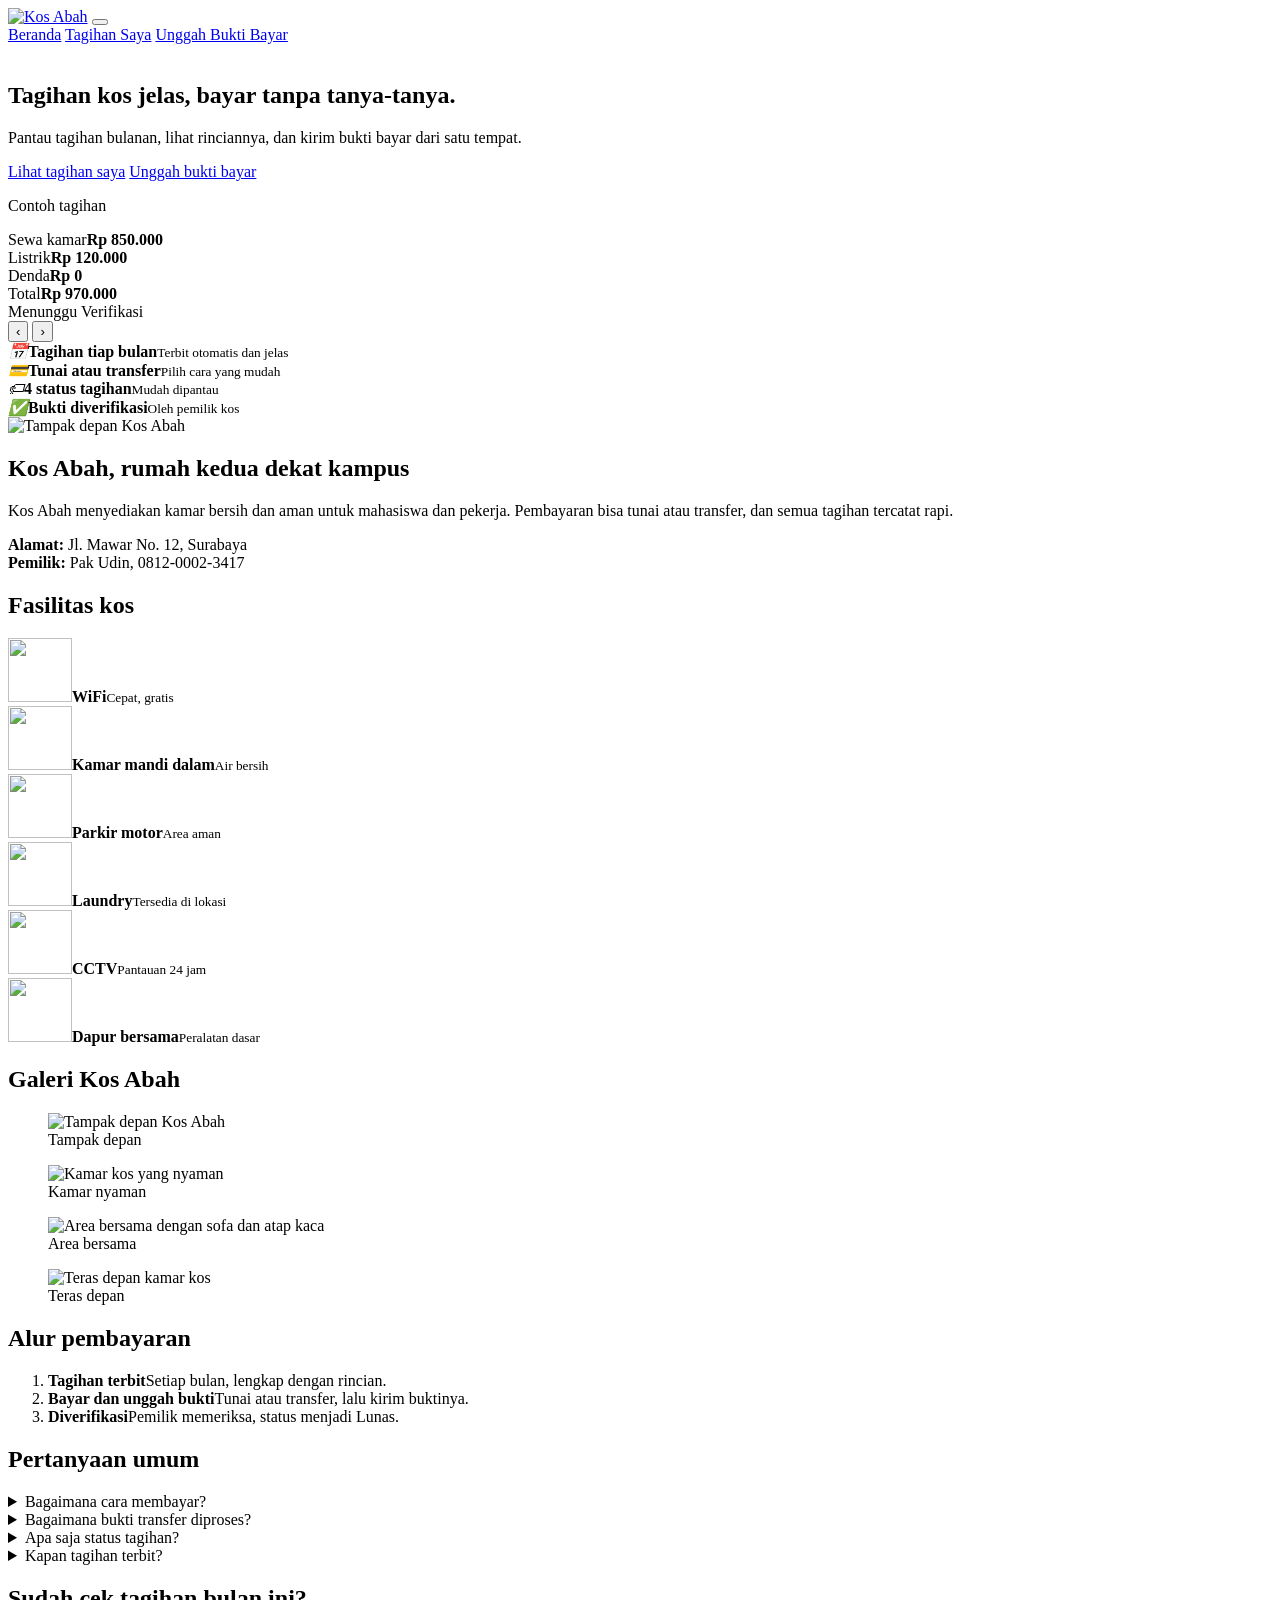
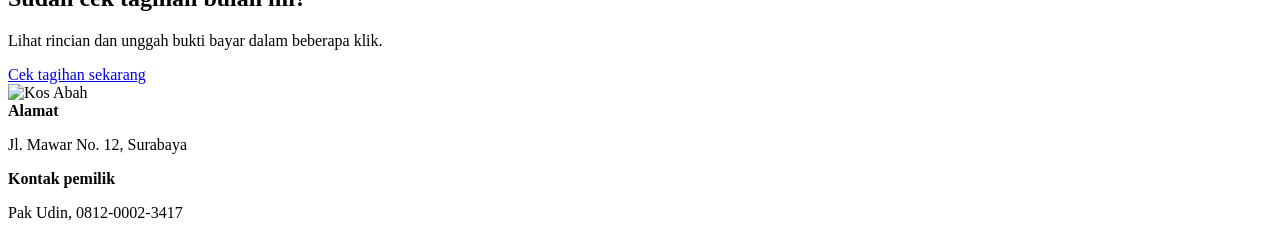
==== index.html @ f91796a3 "Add files via upload" ====
<!DOCTYPE html>
<html lang="id">
<head>
<meta charset="UTF-8">
<meta name="viewport" content="width=device-width, initial-scale=1">
<title>Kos Abah - Tagihan</title>
<link rel="preconnect" href="https://fonts.googleapis.com">
<link rel="preconnect" href="https://fonts.gstatic.com" crossorigin>
<link href="https://fonts.googleapis.com/css2?family=Fraunces:opsz,wght@9..144,600;9..144,800&family=Plus+Jakarta+Sans:wght@400;500;700&display=swap" rel="stylesheet">
<link rel="stylesheet" href="css/style.css">
</head>
<body>
<header class="navbar">
  <a href="index.html" data-home class="brand"><img src="img/logo.svg" alt="Kos Abah"></a>
  <button class="menu-btn" aria-label="Buka menu" aria-expanded="false"><span></span><span></span><span></span></button>
  <nav class="nav">
    <a href="index.html" data-home class="active">Beranda</a>
    <a href="halaman/tagihan.html" data-load="halaman/tagihan.html" data-init="initTagihan">Tagihan Saya</a>
    <a href="halaman/bayar.html" data-load="halaman/bayar.html" data-init="initBayar" class="cta">Unggah Bukti Bayar</a>
  </nav>
</header>

<main id="konten">
  <section class="hero">
    <div class="slides" aria-hidden="true">
      <img class="slide active" src="img/tampak-depan.jpg" alt="">
      <img class="slide" src="img/kamar.jpg" alt="">
      <img class="slide" src="img/area-bersama.jpg" alt="">
    </div>
    <div class="hero-inner">
      <div class="hero-text">
        <h1>Tagihan kos jelas, bayar tanpa tanya-tanya.</h1>
        <p>Pantau tagihan bulanan, lihat rinciannya, dan kirim bukti bayar dari satu tempat.</p>
        <div class="hero-actions">
          <a href="halaman/tagihan.html" class="btn" data-load="halaman/tagihan.html" data-init="initTagihan">Lihat tagihan saya</a>
          <a href="halaman/bayar.html" class="btn ghost" data-load="halaman/bayar.html" data-init="initBayar">Unggah bukti bayar</a>
        </div>
      </div>
      <aside class="struk" aria-label="Contoh tagihan">
        <p class="struk-top">Contoh tagihan</p>
        <div class="struk-row"><span>Sewa kamar</span><b>Rp 850.000</b></div>
        <div class="struk-row"><span>Listrik</span><b>Rp 120.000</b></div>
        <div class="struk-row"><span>Denda</span><b>Rp 0</b></div>
        <div class="struk-total"><span>Total</span><b>Rp 970.000</b></div>
        <span class="badge b-menunggu">Menunggu Verifikasi</span>
      </aside>
    </div>
    <button class="arrow prev" aria-label="Foto sebelumnya">&#8249;</button>
    <button class="arrow next" aria-label="Foto berikutnya">&#8250;</button>
  </section>

  <section class="fitur" aria-label="Keunggulan">
    <div><i>&#128197;</i><b>Tagihan tiap bulan</b><small>Terbit otomatis dan jelas</small></div>
    <div><i>&#128179;</i><b>Tunai atau transfer</b><small>Pilih cara yang mudah</small></div>
    <div><i>&#127991;</i><b>4 status tagihan</b><small>Mudah dipantau</small></div>
    <div><i>&#9989;</i><b>Bukti diverifikasi</b><small>Oleh pemilik kos</small></div>
  </section>

  <section class="section profil">
    <div class="profil-box">
      <img class="profil-ico" src="img/tampak-depan.jpg" alt="Tampak depan Kos Abah" width="96" height="96">
      <h2>Kos Abah, rumah kedua dekat kampus</h2>
      <p>Kos Abah menyediakan kamar bersih dan aman untuk mahasiswa dan pekerja. Pembayaran bisa tunai atau transfer, dan semua tagihan tercatat rapi.</p>
      <p><strong>Alamat:</strong> Jl. Mawar No. 12, Surabaya<br><strong>Pemilik:</strong> Pak Udin, 0812-0002-3417</p>
    </div>
  </section>

  <section class="section">
    <h2>Fasilitas kos</h2>
    <div class="fasilitas">
      <div><i><img src="img/ico-wifi.svg" alt="" width="64" height="64"></i><b>WiFi</b><small>Cepat, gratis</small></div>
      <div><i><img src="img/ico-kamar-mandi.svg" alt="" width="64" height="64"></i><b>Kamar mandi dalam</b><small>Air bersih</small></div>
      <div><i><img src="img/ico-parkir-motor.svg" alt="" width="64" height="64"></i><b>Parkir motor</b><small>Area aman</small></div>
      <div><i><img src="img/ico-laundry.svg" alt="" width="64" height="64"></i><b>Laundry</b><small>Tersedia di lokasi</small></div>
      <div><i><img src="img/ico-cctv.svg" alt="" width="64" height="64"></i><b>CCTV</b><small>Pantauan 24 jam</small></div>
      <div><i><img src="img/ico-dapur.svg" alt="" width="64" height="64"></i><b>Dapur bersama</b><small>Peralatan dasar</small></div>
    </div>
  </section>

  <section class="section">
    <h2>Galeri Kos Abah</h2>
    <div class="galeri">
      <figure><img src="img/tampak-depan.jpg" alt="Tampak depan Kos Abah" loading="lazy"><figcaption>Tampak depan</figcaption></figure>
      <figure><img src="img/kamar.jpg" alt="Kamar kos yang nyaman" loading="lazy"><figcaption>Kamar nyaman</figcaption></figure>
      <figure><img src="img/area-bersama.jpg" alt="Area bersama dengan sofa dan atap kaca" loading="lazy"><figcaption>Area bersama</figcaption></figure>
      <figure><img src="img/teras-depan.jpg" alt="Teras depan kamar kos" loading="lazy"><figcaption>Teras depan</figcaption></figure>
    </div>
  </section>

  <section class="section bg-alt">
    <h2>Alur pembayaran</h2>
    <ol class="alur">
      <li><b>Tagihan terbit</b><span>Setiap bulan, lengkap dengan rincian.</span></li>
      <li><b>Bayar dan unggah bukti</b><span>Tunai atau transfer, lalu kirim buktinya.</span></li>
      <li><b>Diverifikasi</b><span>Pemilik memeriksa, status menjadi Lunas.</span></li>
    </ol>
  </section>

  <section class="section faq">
    <h2>Pertanyaan umum</h2>
    <details><summary>Bagaimana cara membayar?</summary><p>Pembayaran bisa dilakukan secara tunai atau transfer.</p></details>
    <details><summary>Bagaimana bukti transfer diproses?</summary><p>Bukti diunggah oleh penghuni, lalu diverifikasi oleh pemilik kos.</p></details>
    <details><summary>Apa saja status tagihan?</summary><p>Ada empat status: Belum Bayar, Menunggu Verifikasi, Lunas, dan Terlambat.</p></details>
    <details><summary>Kapan tagihan terbit?</summary><p>Tagihan terbit setiap bulan.</p></details>
  </section>
  <div class="cta-band">
    <div><h2>Sudah cek tagihan bulan ini?</h2><p>Lihat rincian dan unggah bukti bayar dalam beberapa klik.</p></div>
    <a href="halaman/tagihan.html" class="btn" data-load="halaman/tagihan.html" data-init="initTagihan">Cek tagihan sekarang</a>
  </div>
</main>

<footer>
  <div><img src="img/logo.svg" alt="Kos Abah"></div>
  <div><b>Alamat</b><p>Jl. Mawar No. 12, Surabaya</p></div>
  <div><b>Kontak pemilik</b><p>Pak Udin, 0812-0002-3417</p></div>
</footer>

<script src="https://code.jquery.com/jquery-3.7.1.min.js"></script>
<script src="js/main.js"></script>
<script src="js/tagihan.js"></script>
<script src="js/bayar.js"></script>
</body>
</html>
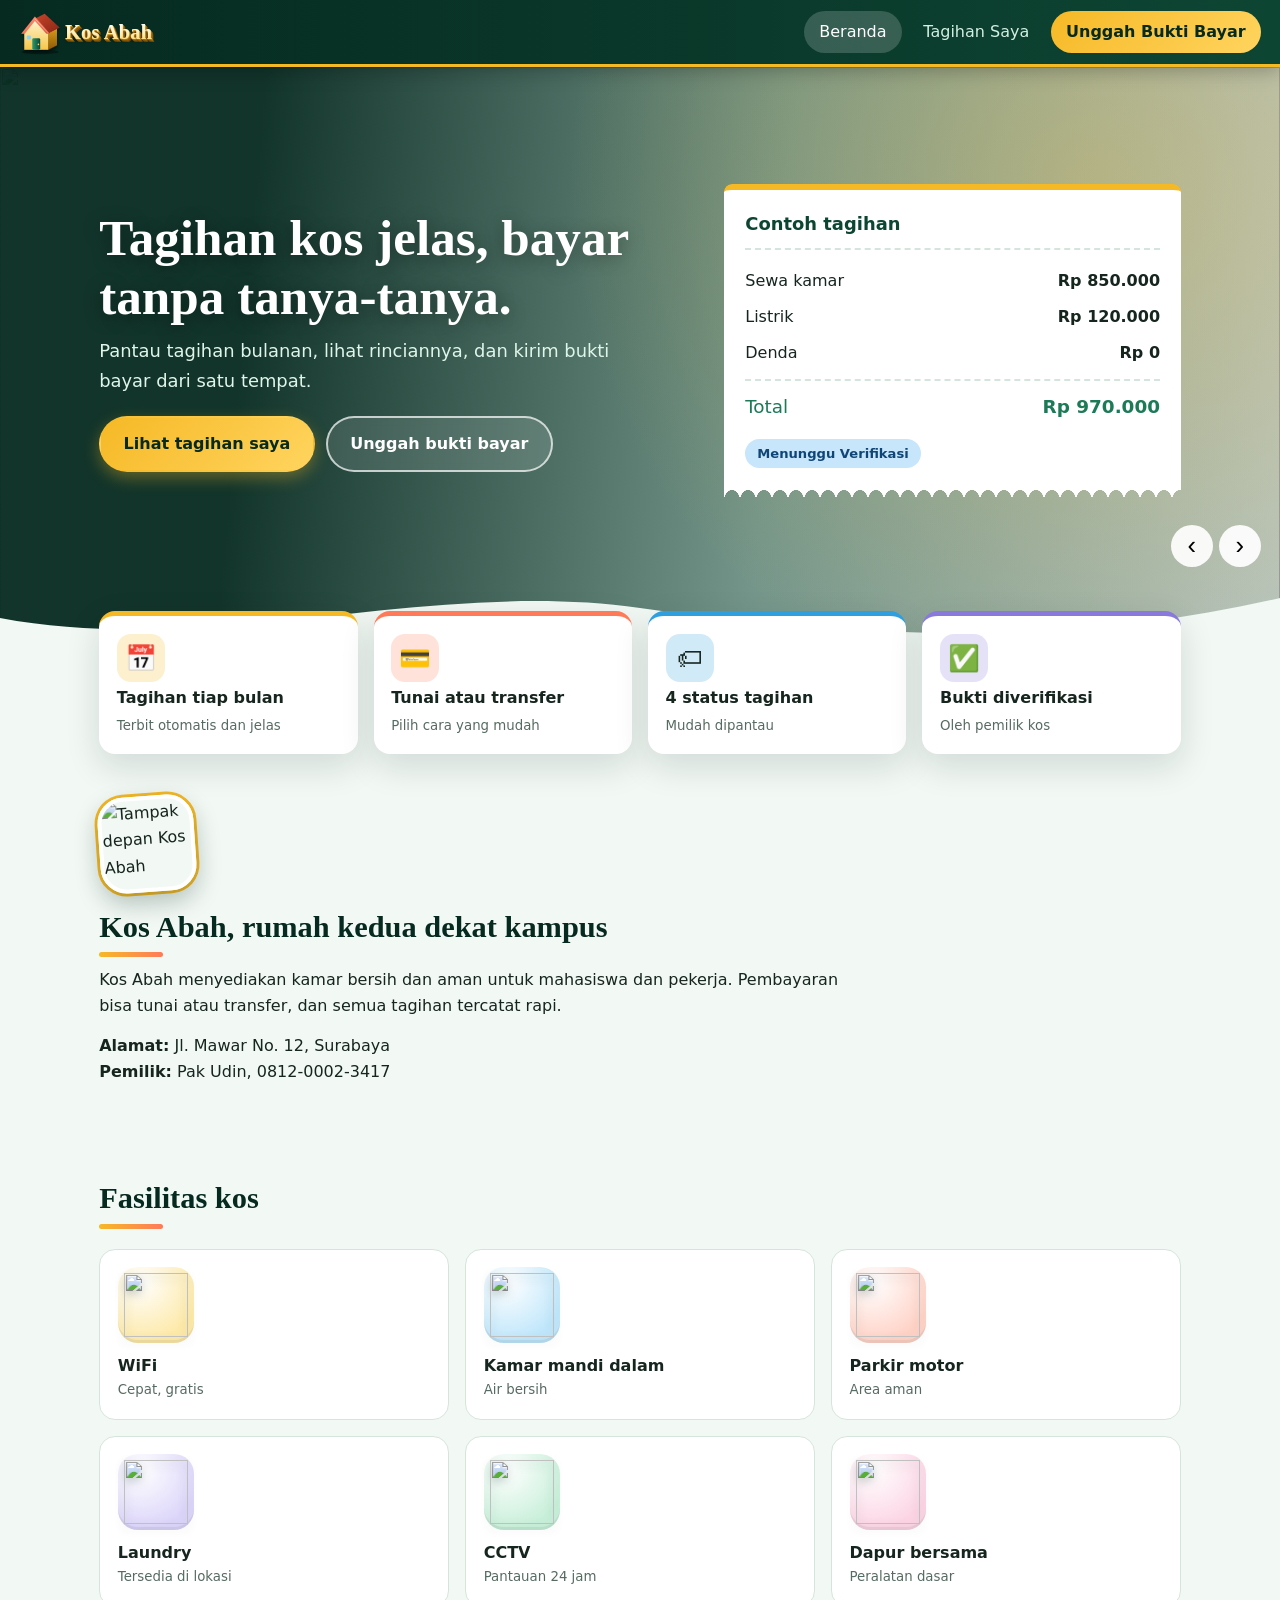
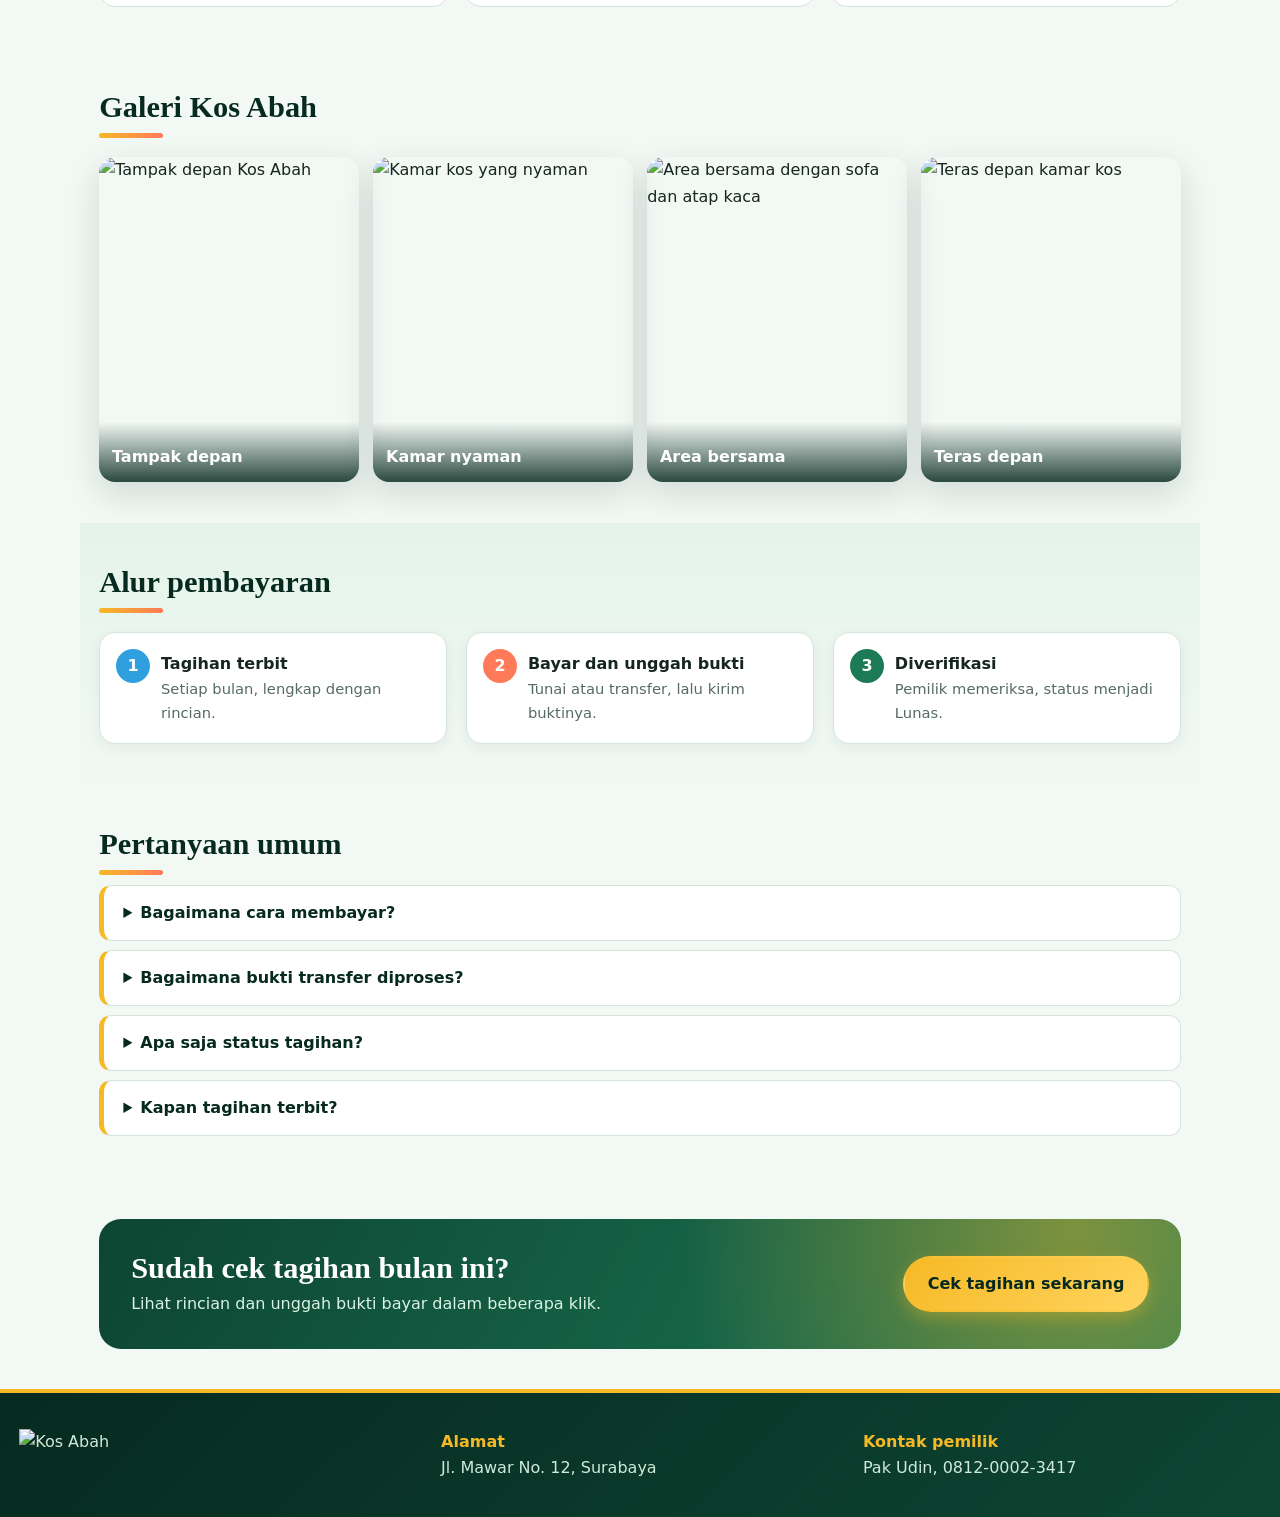
==== commit 6b77fa64: "Update index.html" ====
--- a/index.html
+++ b/index.html
@@ -7,16 +7,16 @@
 <link rel="preconnect" href="https://fonts.googleapis.com">
 <link rel="preconnect" href="https://fonts.gstatic.com" crossorigin>
 <link href="https://fonts.googleapis.com/css2?family=Fraunces:opsz,wght@9..144,600;9..144,800&family=Plus+Jakarta+Sans:wght@400;500;700&display=swap" rel="stylesheet">
-<link rel="stylesheet" href="css/style.css">
+<link rel="stylesheet" href="style.css">
 </head>
 <body>
 <header class="navbar">
-  <a href="index.html" data-home class="brand"><img src="img/logo.svg" alt="Kos Abah"></a>
+  <a href="index.html" data-home class="brand"><img src="logo.svg" alt="Kos Abah"></a>
   <button class="menu-btn" aria-label="Buka menu" aria-expanded="false"><span></span><span></span><span></span></button>
   <nav class="nav">
     <a href="index.html" data-home class="active">Beranda</a>
-    <a href="halaman/tagihan.html" data-load="halaman/tagihan.html" data-init="initTagihan">Tagihan Saya</a>
-    <a href="halaman/bayar.html" data-load="halaman/bayar.html" data-init="initBayar" class="cta">Unggah Bukti Bayar</a>
+    <a href="tagihan.html" data-load="tagihan.html" data-init="initTagihan">Tagihan Saya</a>
+    <a href="bayar.html" data-load="halaman/bayar.html" data-init="initBayar" class="cta">Unggah Bukti Bayar</a>
   </nav>
 </header>
 
@@ -32,8 +32,8 @@
         <h1>Tagihan kos jelas, bayar tanpa tanya-tanya.</h1>
         <p>Pantau tagihan bulanan, lihat rinciannya, dan kirim bukti bayar dari satu tempat.</p>
         <div class="hero-actions">
-          <a href="halaman/tagihan.html" class="btn" data-load="halaman/tagihan.html" data-init="initTagihan">Lihat tagihan saya</a>
-          <a href="halaman/bayar.html" class="btn ghost" data-load="halaman/bayar.html" data-init="initBayar">Unggah bukti bayar</a>
+          <a href="tagihan.html" class="btn" data-load="tagihan.html" data-init="initTagihan">Lihat tagihan saya</a>
+          <a href="bayar.html" class="btn ghost" data-load="bayar.html" data-init="initBayar">Unggah bukti bayar</a>
         </div>
       </div>
       <aside class="struk" aria-label="Contoh tagihan">
--- a/style.css
+++ b/style.css
@@ -0,0 +1,160 @@
+:root{--g9:#062a20;--g8:#0d4533;--g6:#1c7a57;--g4:#4cba8a;--mint:#d7f2e4;--bg:#f2f8f4;--ink:#16261f;--mut:#566b61;--line:#d6e5db;--gold:#f6b926;--coral:#ff7a59;--sky:#2f9fe0;--lilac:#8a79dc;--red:#c8372d;--r:16px;--sh:0 12px 34px rgba(6,42,32,.14)}
+*{box-sizing:border-box}
+html{scroll-behavior:smooth}
+body{margin:0;overflow-x:hidden;font:16px/1.65 "Plus Jakarta Sans",system-ui,sans-serif;color:var(--ink);background:var(--bg)}
+h1,h2,h3{font-family:Fraunces,Georgia,serif;color:var(--g9);line-height:1.15;margin:0 0 .6rem}
+h2{font-size:1.9rem}h3{font-size:1.2rem;margin-top:1.6rem}
+img{max-width:100%;display:block}p{margin:0 0 .8rem}
+:focus-visible{outline:3px solid var(--gold);outline-offset:2px}
+
+.navbar{position:sticky;top:0;z-index:30;display:flex;align-items:center;justify-content:space-between;padding:.55rem 1.2rem;background:linear-gradient(90deg,var(--g9),var(--g8));border-bottom:3px solid var(--gold);box-shadow:0 4px 18px rgba(0,0,0,.25)}
+.brand img{height:46px}
+.nav{display:flex;align-items:center;gap:.4rem}
+.nav a{color:#d3efe1;text-decoration:none;padding:.5rem .95rem;border-radius:999px;font-weight:500;transition:.2s}
+.nav a:hover{background:rgba(255,255,255,.12)}
+.nav a.active{background:rgba(255,255,255,.18);color:#fff}
+.nav a.cta{background:linear-gradient(135deg,var(--gold),#ffd45e);color:var(--g9);font-weight:700}
+.menu-btn{display:none;background:none;border:0;padding:.5rem;cursor:pointer}
+.menu-btn span{display:block;width:24px;height:2px;margin:5px 0;background:#fff}
+
+main{max-width:1120px;margin:0 auto;padding:0 1.2rem 2.5rem}
+.hero{position:relative;width:100vw;margin-left:calc(50% - 50vw);min-height:580px;overflow:hidden;color:#fff;display:flex;align-items:center}
+.slides,.slide{position:absolute;inset:0;width:100%;height:100%}
+.slide{object-fit:cover;object-position:center 35%;opacity:0;transform:scale(1.06);transition:opacity .9s,transform 6s}
+.slide.active{opacity:1;transform:scale(1)}
+.hero::before{content:"";position:absolute;inset:0;z-index:1;background:radial-gradient(circle at 85% 20%,rgba(246,185,38,.28),transparent 45%),linear-gradient(95deg,rgba(6,42,32,.95) 20%,rgba(13,69,51,.55) 60%,rgba(6,42,32,.25))}
+.hero::after{content:"";position:absolute;left:0;right:0;bottom:-1px;height:70px;z-index:2;background:url("data:image/svg+xml,%3Csvg xmlns='http://www.w3.org/2000/svg' viewBox='0 0 1200 70' preserveAspectRatio='none'%3E%3Cpath d='M0 40 C200 80 400 0 600 30 S1000 70 1200 20 V70 H0Z' fill='%23f2f8f4'/%3E%3C/svg%3E") center/100% 100% no-repeat}
+.hero-inner{position:relative;z-index:3;width:100%;max-width:1120px;margin:0 auto;padding:3rem 1.2rem 5rem;display:grid;grid-template-columns:1.3fr 1fr;gap:2rem;align-items:center}
+.hero h1{font-size:3.2rem;font-weight:800;color:#fff;max-width:13em;text-shadow:0 3px 18px rgba(0,0,0,.35)}
+.hero p{font-size:1.12rem;max-width:30em;color:#e0f5ea}
+.hero-actions{display:flex;gap:.7rem;flex-wrap:wrap;margin-top:1.3rem}
+.btn{display:inline-block;padding:.8rem 1.4rem;border-radius:999px;background:linear-gradient(135deg,var(--gold),#ffd45e);color:var(--g9);text-decoration:none;border:2px solid transparent;cursor:pointer;font:inherit;font-weight:700;box-shadow:0 6px 16px rgba(246,185,38,.35);transition:transform .2s}
+.btn:hover{transform:translateY(-2px)}
+.btn.ghost{background:rgba(255,255,255,.12);color:#fff;border-color:rgba(255,255,255,.7);box-shadow:none;backdrop-filter:blur(4px)}
+.btn.solid{background:linear-gradient(135deg,var(--g6),var(--g8));color:#fff;box-shadow:0 6px 16px rgba(13,69,51,.3)}
+.arrow{position:absolute;bottom:5rem;z-index:4;width:42px;height:42px;border:0;border-radius:50%;background:rgba(255,255,255,.92);font-size:1.6rem;cursor:pointer}
+.prev{right:4.2rem}.next{right:1.2rem}
+
+.struk{position:relative;background:#fff;color:var(--ink);padding:1.2rem 1.3rem 1.8rem;border-top:6px solid var(--gold);border-radius:8px 8px 0 0;box-shadow:var(--sh);
+  -webkit-mask:radial-gradient(circle 7px at 50% 100%,#0000 98%,#000) 0 100%/16px 100% repeat-x;mask:radial-gradient(circle 7px at 50% 100%,#0000 98%,#000) 0 100%/16px 100% repeat-x}
+.struk-top{font-weight:700;color:var(--g8)!important;font-size:1rem;border-bottom:2px dashed var(--line);padding-bottom:.6rem}
+.struk-row,.struk-total{display:flex;justify-content:space-between;gap:1rem;padding:.3rem 0}
+.struk-total{border-top:2px dashed var(--line);margin-top:.5rem;padding-top:.7rem;font-size:1.15rem;margin-bottom:.7rem;color:var(--g6)}
+.struk .kosong{color:var(--mut)}
+.struk.big{max-width:430px;margin:1.5rem auto 0}
+.struk.big[hidden]{display:none}
+.struk-top.sub{margin-top:.6rem;border-bottom:0;padding-bottom:.2rem}#rincian-bayar{margin-bottom:.8rem}
+
+.fitur{display:grid;grid-template-columns:repeat(4,1fr);gap:1rem;margin-top:-2.2rem;position:relative;z-index:5}
+.fitur div{display:flex;flex-direction:column;gap:.2rem;padding:1.1rem;background:#fff;border-radius:var(--r);box-shadow:var(--sh);border-top:5px solid var(--c)}
+.fitur div:nth-child(1){--c:var(--gold)}.fitur div:nth-child(2){--c:var(--coral)}.fitur div:nth-child(3){--c:var(--sky)}.fitur div:nth-child(4){--c:var(--lilac)}
+.fitur i{font-style:normal;font-size:1.6rem;width:48px;height:48px;display:grid;place-items:center;border-radius:14px;background:color-mix(in srgb,var(--c) 22%,#fff)}
+.fitur small{color:var(--mut)}
+
+.section{padding:2.6rem 0}
+.section h2::after{content:"";display:block;width:64px;height:5px;margin-top:.5rem;border-radius:9px;background:linear-gradient(90deg,var(--gold),var(--coral))}
+.profil-box{max-width:760px}
+.profil-ico{width:96px;height:96px;object-fit:cover;border-radius:26px;border:4px solid #fff;box-shadow:0 10px 24px rgba(6,42,32,.28),0 0 0 3px var(--gold);margin-bottom:1.1rem;transform:rotate(-4deg)}
+.fasilitas{display:grid;grid-template-columns:repeat(3,1fr);gap:1rem;margin-top:1.2rem}
+.fasilitas div{padding:1.1rem;background:#fff;border:1px solid var(--line);border-radius:var(--r);display:flex;flex-direction:column;transition:.25s}
+.fasilitas div:hover{transform:translateY(-4px);box-shadow:var(--sh)}
+.fasilitas i{font-style:normal;width:76px;height:76px;display:grid;place-items:center;border-radius:20px;margin-bottom:.6rem;background:radial-gradient(circle at 30% 20%,#fff,var(--b,var(--mint)) 75%);box-shadow:inset 0 -3px 0 rgba(0,0,0,.06)}
+.fasilitas i img{width:64px;height:64px;filter:drop-shadow(0 4px 5px rgba(6,42,32,.22));transition:transform .3s}
+.fasilitas div:hover i img{transform:translateY(-4px) scale(1.1) rotate(-3deg)}
+.fasilitas div:nth-child(6n+1){--b:#fde9a8}.fasilitas div:nth-child(6n+2){--b:#bfe6fb}.fasilitas div:nth-child(6n+3){--b:#ffd2c6}.fasilitas div:nth-child(6n+4){--b:#dcd5fa}.fasilitas div:nth-child(6n+5){--b:#c8efd9}.fasilitas div:nth-child(6n+6){--b:#fcd4e4}
+.fasilitas small{color:var(--mut)}
+.galeri{display:grid;grid-template-columns:repeat(4,1fr);gap:.9rem;margin-top:1.2rem}
+.galeri figure{position:relative;margin:0;overflow:hidden;border-radius:var(--r);aspect-ratio:4/5;box-shadow:var(--sh)}
+.galeri img{width:100%;height:100%;object-fit:cover;transition:transform .5s}
+.galeri figure:hover img{transform:scale(1.1)}
+.galeri figcaption{position:absolute;left:0;right:0;bottom:0;padding:1.4rem .8rem .7rem;color:#fff;font-weight:600;background:linear-gradient(transparent,rgba(6,42,32,.85))}
+.bg-alt{background:linear-gradient(180deg,#e4f4ea,#f2f8f4);margin:0 -1.2rem;padding-left:1.2rem;padding-right:1.2rem}
+.alur{list-style:none;padding:0;margin:1.2rem 0 0;display:grid;grid-template-columns:repeat(3,1fr);gap:1.2rem;counter-reset:s}
+.alur li{counter-increment:s;position:relative;padding:1.1rem 1.1rem 1.1rem 3.8rem;background:#fff;border:1px solid var(--line);border-radius:var(--r);box-shadow:0 4px 14px rgba(6,42,32,.06)}
+.alur li::before{content:counter(s);position:absolute;left:1rem;top:1rem;width:34px;height:34px;border-radius:50%;background:var(--c,var(--g6));color:#fff;display:grid;place-items:center;font-weight:800}
+.alur li:nth-child(1){--c:var(--sky)}.alur li:nth-child(2){--c:var(--coral)}.alur li:nth-child(3){--c:var(--g6)}
+.alur b,.alur span{display:block}.alur span{color:var(--mut);font-size:.92rem}
+.alur.kecil{grid-template-columns:1fr;margin-top:1.2rem}
+details{margin:.6rem 0;padding:.85rem 1.2rem;background:#fff;border:1px solid var(--line);border-left:5px solid var(--gold);border-radius:12px}
+details[open]{border-left-color:var(--g6);box-shadow:0 6px 18px rgba(6,42,32,.08)}
+summary{cursor:pointer;font-weight:700;color:var(--g9)}
+details p{margin:.5rem 0 0;color:var(--mut)}
+.cta-band{display:flex;justify-content:space-between;align-items:center;gap:1.5rem;flex-wrap:wrap;margin-top:2rem;padding:2rem;border-radius:22px;color:#fff;background:radial-gradient(circle at 90% 10%,rgba(246,185,38,.45),transparent 40%),linear-gradient(120deg,var(--g8),var(--g6))}
+.cta-band h2{color:#fff;margin:0}.cta-band h2::after{display:none}.cta-band p{margin:.3rem 0 0;color:#d9f3e5}
+footer{display:grid;grid-template-columns:repeat(3,1fr);gap:1.5rem;padding:2.2rem 1.2rem;background:linear-gradient(135deg,var(--g9),var(--g8));border-top:4px solid var(--gold);color:#cfeadb}
+footer p{margin:0}footer b{color:var(--gold)}
+
+.page{background:#fff;border:1px solid var(--line);border-radius:22px;padding:0 1.6rem 1.6rem;margin-top:1.6rem;box-shadow:var(--sh);overflow:hidden}
+.page-head{display:flex;align-items:center;gap:1rem;margin:0 -1.6rem 1.2rem;padding:1.5rem 1.6rem;color:#fff;background:radial-gradient(circle at 92% 0,rgba(246,185,38,.5),transparent 40%),linear-gradient(120deg,var(--g9),var(--g6))}
+.page-head h2{color:#fff;margin:0}.page-head p{margin:0;color:#d4f1e2}
+.page-head .ico{font-size:2rem;width:60px;height:60px;display:grid;place-items:center;border-radius:18px;background:rgba(255,255,255,.16);flex:none}
+.stats{display:grid;grid-template-columns:1.6fr 1fr 1fr 1fr;gap:1rem;margin:1rem 0}
+.stat{padding:1rem 1.2rem;border-radius:var(--r);background:color-mix(in srgb,var(--c) 18%,#fff);border-left:6px solid var(--c)}
+.stat span{display:block;color:var(--mut);font-size:.9rem}
+.stat strong{font-family:Fraunces,serif;font-size:1.8rem;color:var(--g9)}
+.stat.main{--c:var(--g6);background:linear-gradient(135deg,var(--g9),var(--g6));border:0}.stat.main span{color:#bfe7d2}.stat.main strong{color:#fff;font-size:2.1rem}
+.stat.s2{--c:var(--gold)}.stat.s3{--c:var(--coral)}.stat.s4{--c:var(--g4)}
+.panel{display:flex;gap:1.2rem;align-items:center;padding:1rem 1.2rem;border:2px dashed var(--sky);border-radius:var(--r);background:#eef8fe}
+.panel p{margin:0;color:var(--mut);font-size:.92rem}
+.chips{display:flex;flex-wrap:wrap;gap:.5rem;margin:1.2rem 0 0}
+.chip{padding:.45rem 1rem;border:1.5px solid var(--line);background:#fff;border-radius:999px;font:inherit;cursor:pointer;transition:.2s}
+.chip::before{content:"";display:inline-block;width:9px;height:9px;margin-right:.45rem;border-radius:50%;background:var(--d,var(--g6))}
+.chip[data-status="Belum Bayar"]{--d:var(--gold)}.chip[data-status="Menunggu Verifikasi"]{--d:var(--sky)}.chip[data-status="Terlambat"]{--d:var(--coral)}.chip[data-status=""]{--d:var(--lilac)}
+.chip:hover{border-color:var(--g6)}
+.chip.on{background:var(--g8);border-color:var(--g8);color:#fff}
+.tbl{width:100%;border-collapse:collapse;table-layout:fixed}
+.tbl th{text-align:left;padding:.7rem .8rem;color:#fff;font-size:.85rem;background:var(--g8)}
+.tbl th:first-child{border-radius:10px 0 0 10px}.tbl th:last-child{border-radius:0 10px 10px 0}
+.tbl td{padding:.85rem .8rem;border-bottom:1px solid var(--line)}
+.tbl tr.row{cursor:pointer;transition:.15s}
+.tbl tr.row:hover,.tbl tr.row.sel{background:#fff7dc}
+.tbl .num{text-align:right}
+.badge{display:inline-block;padding:.25rem .75rem;border-radius:999px;font-size:.82rem;font-weight:700;white-space:nowrap}
+.b-belum{background:#ffe9a8;color:#6b4500}
+.b-menunggu{background:#c7e6fb;color:#0f4577}
+.b-lunas{background:#bdeccf;color:#0f5a2c}
+.b-telat{background:#ffd0c4;color:#8d2312}
+
+.bayar-grid{display:grid;grid-template-columns:1.4fr 1fr;gap:2rem;margin-top:1rem;align-items:start}
+.field{display:flex;flex-direction:column;gap:.35rem;margin:0 0 1.1rem;border:0;padding:0;min-width:0}
+.field>label,.field legend{font-weight:700;padding:0}
+.field small{font-weight:400;color:var(--mut)}
+.two{display:grid;grid-template-columns:1fr 1fr;gap:1rem}
+input,select{font:inherit;padding:.7rem .85rem;border:1.5px solid #b3cabc;border-radius:10px;background:#fbfefc;width:100%}
+input:focus,select:focus{border-color:var(--g6);box-shadow:0 0 0 3px rgba(76,186,138,.3);outline:0}
+input.invalid,select.invalid{border-color:var(--red);background:#fff5f3}
+.err{margin:0;color:var(--red);font-size:.88rem;font-weight:600}.err:empty{display:none}
+.seg{display:flex;gap:.6rem}.seg label{flex:1}
+.seg input{position:absolute;opacity:0;width:0}
+.seg span{display:block;text-align:center;padding:.7rem;border:1.5px solid #b3cabc;border-radius:10px;cursor:pointer;background:#fbfefc}
+.seg input:checked+span{background:linear-gradient(135deg,var(--g6),var(--g8));border-color:var(--g8);color:#fff;font-weight:700}
+.seg input:focus-visible+span{outline:3px solid var(--gold)}
+.drop{display:block;padding:1.2rem;border:2px dashed var(--coral);border-radius:12px;background:#fff4f0;cursor:pointer;text-align:center;color:var(--mut);font-weight:400!important}
+.drop b{display:block;color:var(--coral)}
+.sr{position:absolute;width:1px;height:1px;opacity:0;overflow:hidden}
+.preview{margin:0;font-size:.9rem;color:var(--mut)}
+.hasil{margin-top:.8rem;font-weight:700}.hasil.ok{color:#0f5a2c;background:#bdeccf;padding:.8rem 1rem;border-radius:10px}
+
+@media (max-width:991px){
+  .hero h1{font-size:2.5rem}.hero-inner{grid-template-columns:1fr}.struk:not(.big){max-width:340px}
+  .fasilitas{grid-template-columns:repeat(3,1fr)}.galeri{grid-template-columns:repeat(2,1fr)}.fitur{grid-template-columns:repeat(2,1fr)}
+  .stats{grid-template-columns:1fr 1fr}
+}
+@media (max-width:767px){
+  .menu-btn{display:block}
+  .nav{display:none;position:absolute;top:100%;left:0;right:0;flex-direction:column;align-items:stretch;padding:.6rem 1rem 1rem;background:var(--g9)}
+  .nav.open{display:flex}
+  .hero{min-height:0}.hero h1{font-size:1.9rem}.arrow{bottom:4.5rem}
+  .hero::before{background:linear-gradient(rgba(6,42,32,.88),rgba(13,69,51,.8))}
+  .alur,.bayar-grid,.two,footer{grid-template-columns:1fr}
+  .fitur{grid-template-columns:1fr;margin-top:-1.5rem}
+  .fasilitas{grid-template-columns:1fr 1fr}.stats{grid-template-columns:1fr}
+  .page{padding:0 1rem 1rem}.page-head{margin:0 -1rem 1rem;padding:1.1rem 1rem}
+  .panel{flex-direction:column;align-items:stretch}
+  .tbl thead{display:none}.tbl,.tbl tbody,.tbl tr,.tbl td{display:block}
+  .tbl tr.row{margin-bottom:.7rem;border:1px solid var(--line);border-left:5px solid var(--gold);border-radius:12px;padding:.4rem .6rem}
+  .tbl td{display:flex;justify-content:space-between;border:0;padding:.3rem .2rem}
+  .tbl td::before{content:attr(data-label);color:var(--mut)}
+  .tbl td[colspan]{display:block}.tbl td[colspan]::before{content:none}
+}
+@media (prefers-reduced-motion:reduce){*{transition:none!important;scroll-behavior:auto!important}}
